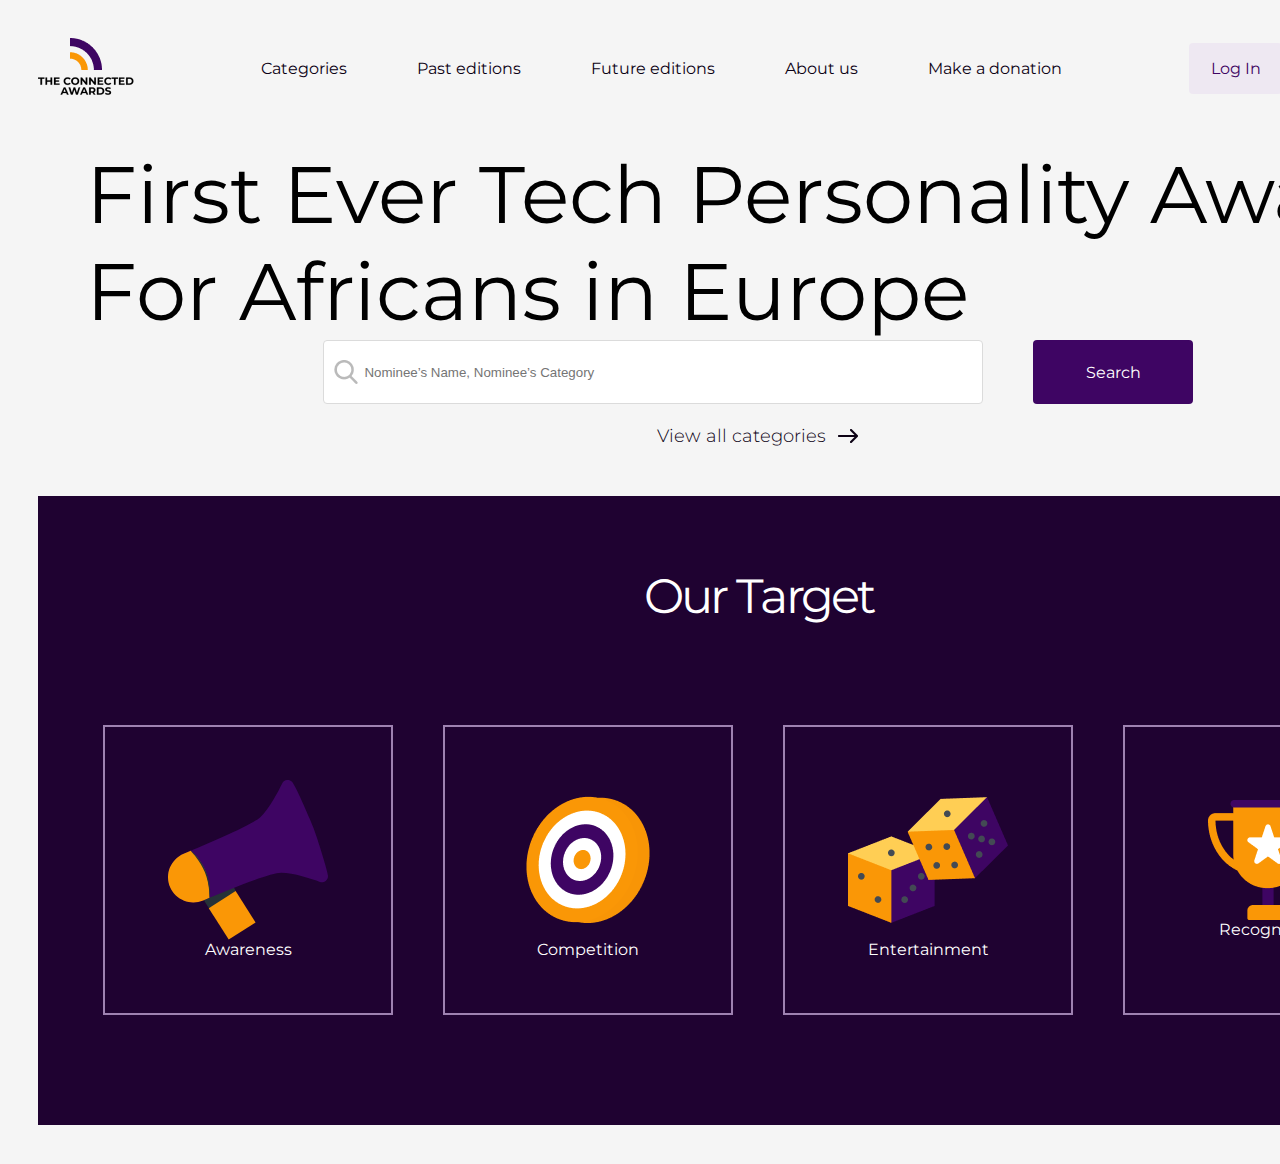
==== index.html @ b9fda14f "initial commit" ====
<!DOCTYPE html>
<html lang="en">
<head>
    <meta charset="UTF-8">
    <meta http-equiv="X-UA-Compatible" content="IE=edge">
    <meta name="viewport" content="width=device-width, initial-scale=1.0">

    <link rel="stylesheet" href="css/style.css">
    <link href="https://fonts.googleapis.com/css2?family=Montserrat:ital,wght@0,100;0,200;0,300;0,400;0,500;0,600;0,700;0,800;0,900;1,100;1,200;1,300;1,400;1,500;1,600;1,700;1,800;1,900&display=swap" rel="stylesheet">
    <title>The Connected Awards</title>
</head>
<body>
    <main>
        <header>
            <img src="images/Frame 37.png" alt="logo">
            <nav class="mid-nav">
                <ul>
                    <li><a href="">Categories</a></li>
                    <li><a href="">Past editions</a></li>
                    <li><a href="">Future editions</a></li>
                    <li><a href="">About us</a></li>
                    <li><a href="">Make a donation</a></li>
                </ul>
            </nav>
            <nav class="login">
                <a href="">Log In</a>
                <a class="Create" href="">Create Account</a>
            </nav>
        </header>

        <section class="searcher">
            <h1>
                First Ever Tech Personality 
                Award For Africans in Europe
            </h1>
            <div class="search">
                <input type="text" placeholder="Nominee’s Name, Nominee’s Category" name="search" id="search"><a href="">Search</a>
            </div>
            <h4>View all categories <img src="images/arrow-right-svgrepo-com (1) 1.png" alt=""></h4>
        </section>

        <section class="target">
            <h2>Our Target</h2>
            <ul>
                <li><img src="images/freepik--character-1--inject-261.svg" alt="">Awareness</li>
                <li><img src="images/freepik--Target--inject-210.png" alt="">Competition</li>
                <li><img src="images/dices-dice-svgrepo-com 1.png" alt="">Entertainment</li>
                <li><img src="images/trophy-svgrepo-com 1.png" alt="">Recognition</li>
            </ul>
        </section>
    </main>
</body>
</html>
---- css/style.css ----
* {
  box-sizing: border-box;
  margin: 0;
  padding: 0;
  text-decoration: none;
  list-style: none;
}

body {
  padding: 3%;
  background-color: #F5F5F5;
}

main {
  display: grid;
  font-family: "Montserrat", sans-serif;
  width: 100%;
}
main header {
  display: flex;
  align-items: center;
  justify-content: space-between;
}
main header ul {
  display: flex;
  align-items: center;
  justify-content: center;
  gap: 50px;
}
main header ul li {
  padding: 10px;
}
main header ul li a {
  color: #0C0114;
  font-family: "Montserrat", sans-serif;
  font-weight: 400;
}
main header .login {
  display: flex;
  align-items: center;
  justify-content: center;
  gap: 30px;
  font-weight: 400;
}
main header .login a {
  background: #EEE8F2;
  color: #3E0563;
  display: flex;
  align-items: center;
  justify-content: center;
  width: 93px;
  height: 51px;
  border-radius: 4px;
}
main header .login .Create {
  background: #3E0563;
  color: #fff;
  flex-direction: row;
  align-items: center;
  justify-content: center;
  width: 166px;
}
main .searcher {
  padding: 3rem;
  display: flex;
  flex-direction: column;
  align-items: center;
  justify-content: center;
}
main .searcher h1 {
  font-size: 5rem;
  font-weight: 400;
}
main .searcher div {
  display: flex;
  align-items: center;
  justify-content: center;
  gap: 50px;
}
main .searcher div #search {
  background-image: url(../images/search-svgrepo-com\ 1.png);
  background-repeat: no-repeat;
  background-position: 10px;
  text-indent: 30px;
  padding: 10px;
  width: 660px;
  height: 64px;
  border: 1px solid #DBDBDB;
  border-radius: 4px;
}
main .searcher div a {
  background: #3E0563;
  color: #fff;
  width: 160px;
  height: 64px;
  display: flex;
  align-items: center;
  justify-content: center;
  border-radius: 4px;
}
main .searcher h4 {
  display: flex;
  align-items: center;
  justify-content: center;
  gap: 10px;
  margin-top: 20px;
  font-weight: 300;
  font-size: 1.125rem;
  line-height: 1.375rem;
  color: #0C0114;
}
main .target {
  display: flex;
  flex-direction: column;
  align-items: center;
  justify-content: center;
  width: 1440px;
  height: 39.3125rem;
  background: #1F0231;
}
main .target h2 {
  font-weight: 400;
  font-size: 48px;
  line-height: 58px;
  text-align: center;
  letter-spacing: -0.06em;
  color: #fff;
  margin: 10px 0 100px;
}
main .target ul {
  display: flex;
  align-items: center;
  justify-content: center;
  gap: 50px;
  padding-bottom: 50px;
}
main .target ul li {
  display: flex;
  flex-direction: column;
  align-items: center;
  justify-content: center;
  color: #fff;
  border: 2px solid #9E82B1;
  width: 290px;
  height: 290px;
}/*# sourceMappingURL=style.css.map */
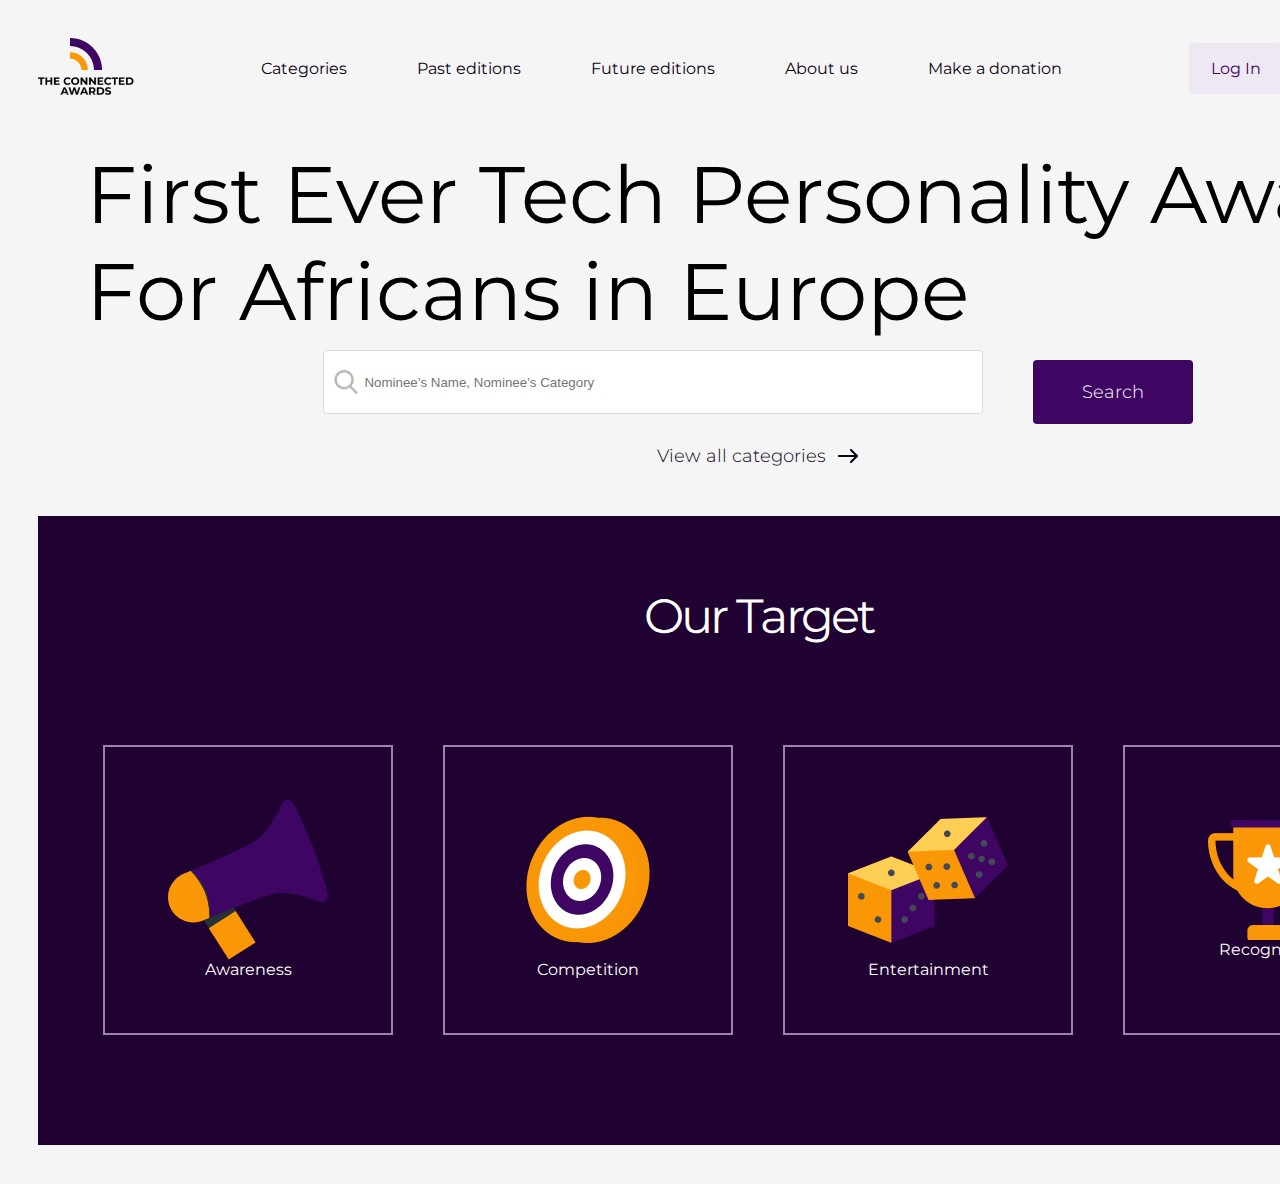
==== commit 2c294460: "commit" ====
--- a/index.html
+++ b/index.html
@@ -36,7 +36,7 @@
             <div class="search">
                 <input type="text" placeholder="Nominee’s Name, Nominee’s Category" name="search" id="search"><a href="">Search</a>
             </div>
-            <h4>View all categories <img src="images/arrow-right-svgrepo-com (1) 1.png" alt=""></h4>
+            <a>View all categories <img src="images/arrow-right-svgrepo-com (1) 1.png" alt=""></a>
         </section>
 
         <section class="target">
--- a/css/style.css
+++ b/css/style.css
@@ -98,7 +98,7 @@
   justify-content: center;
   border-radius: 4px;
 }
-main .searcher h4 {
+main .searcher a {
   display: flex;
   align-items: center;
   justify-content: center;
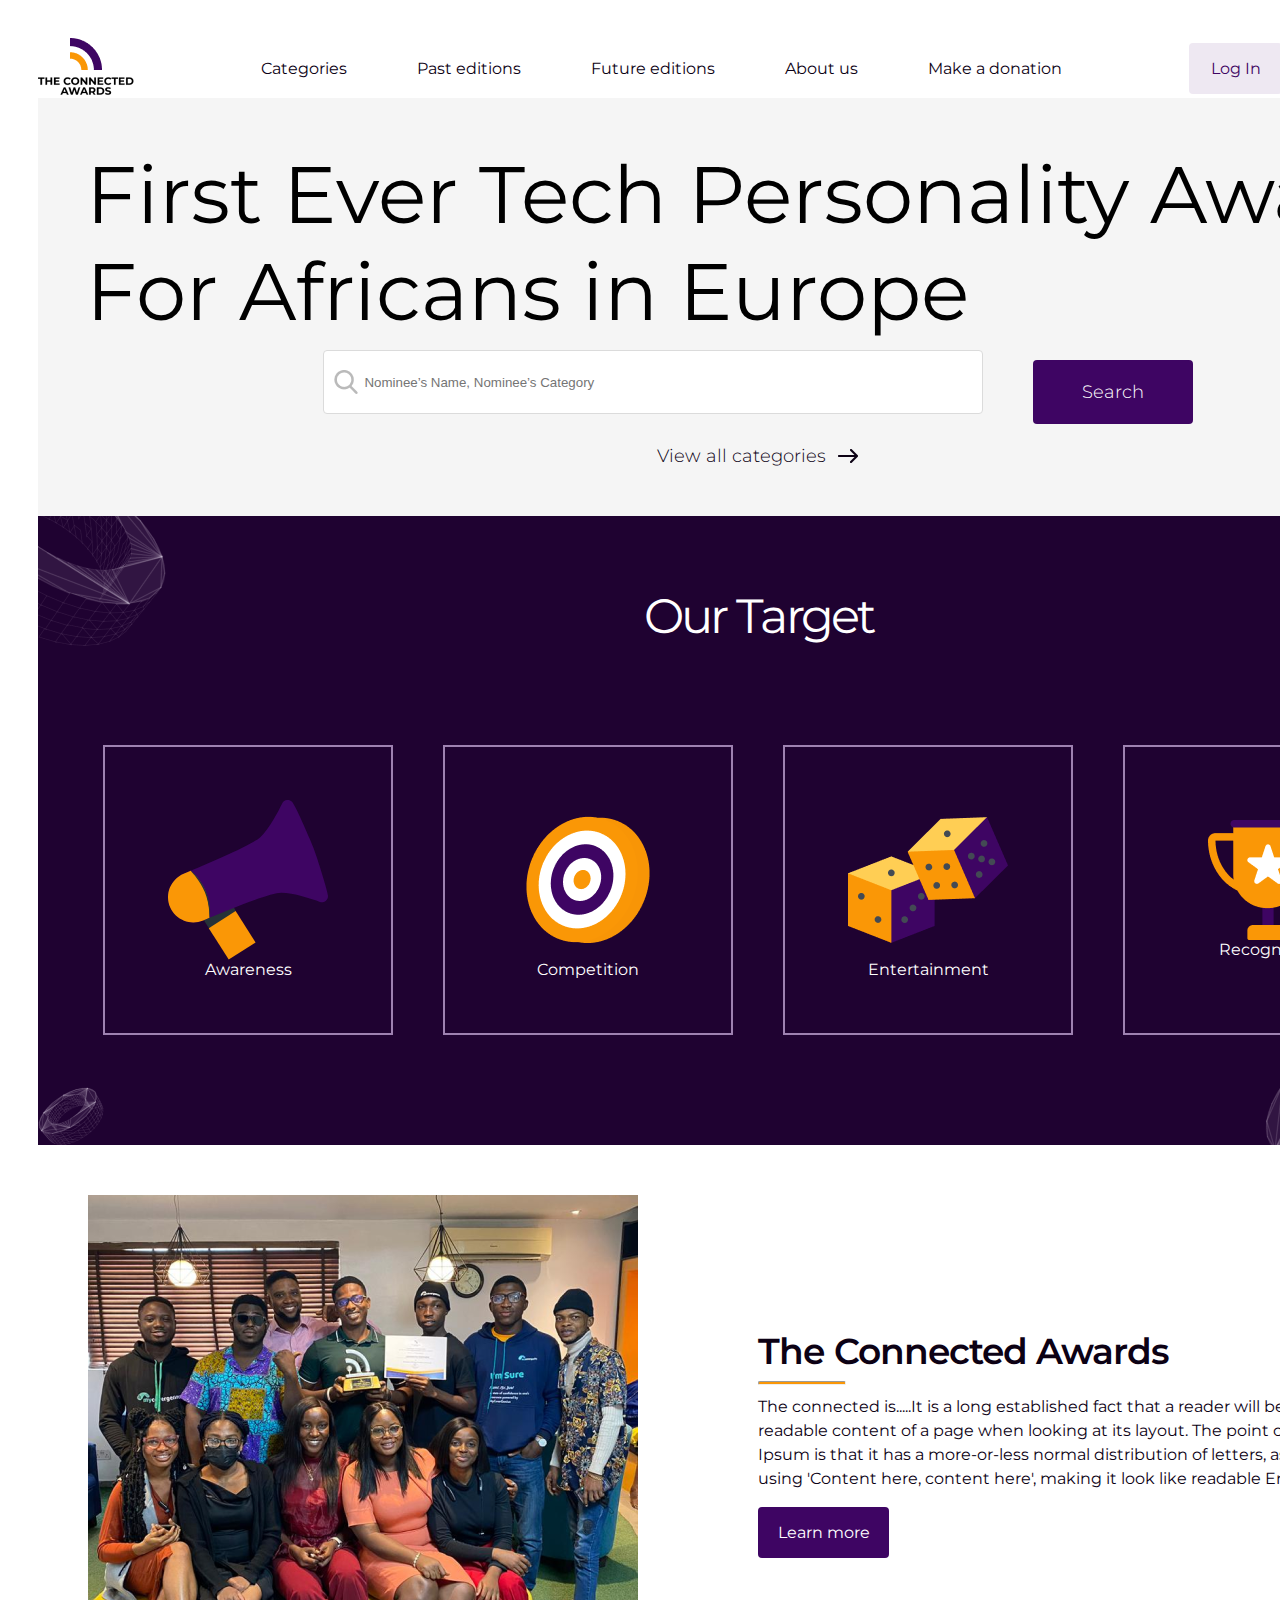
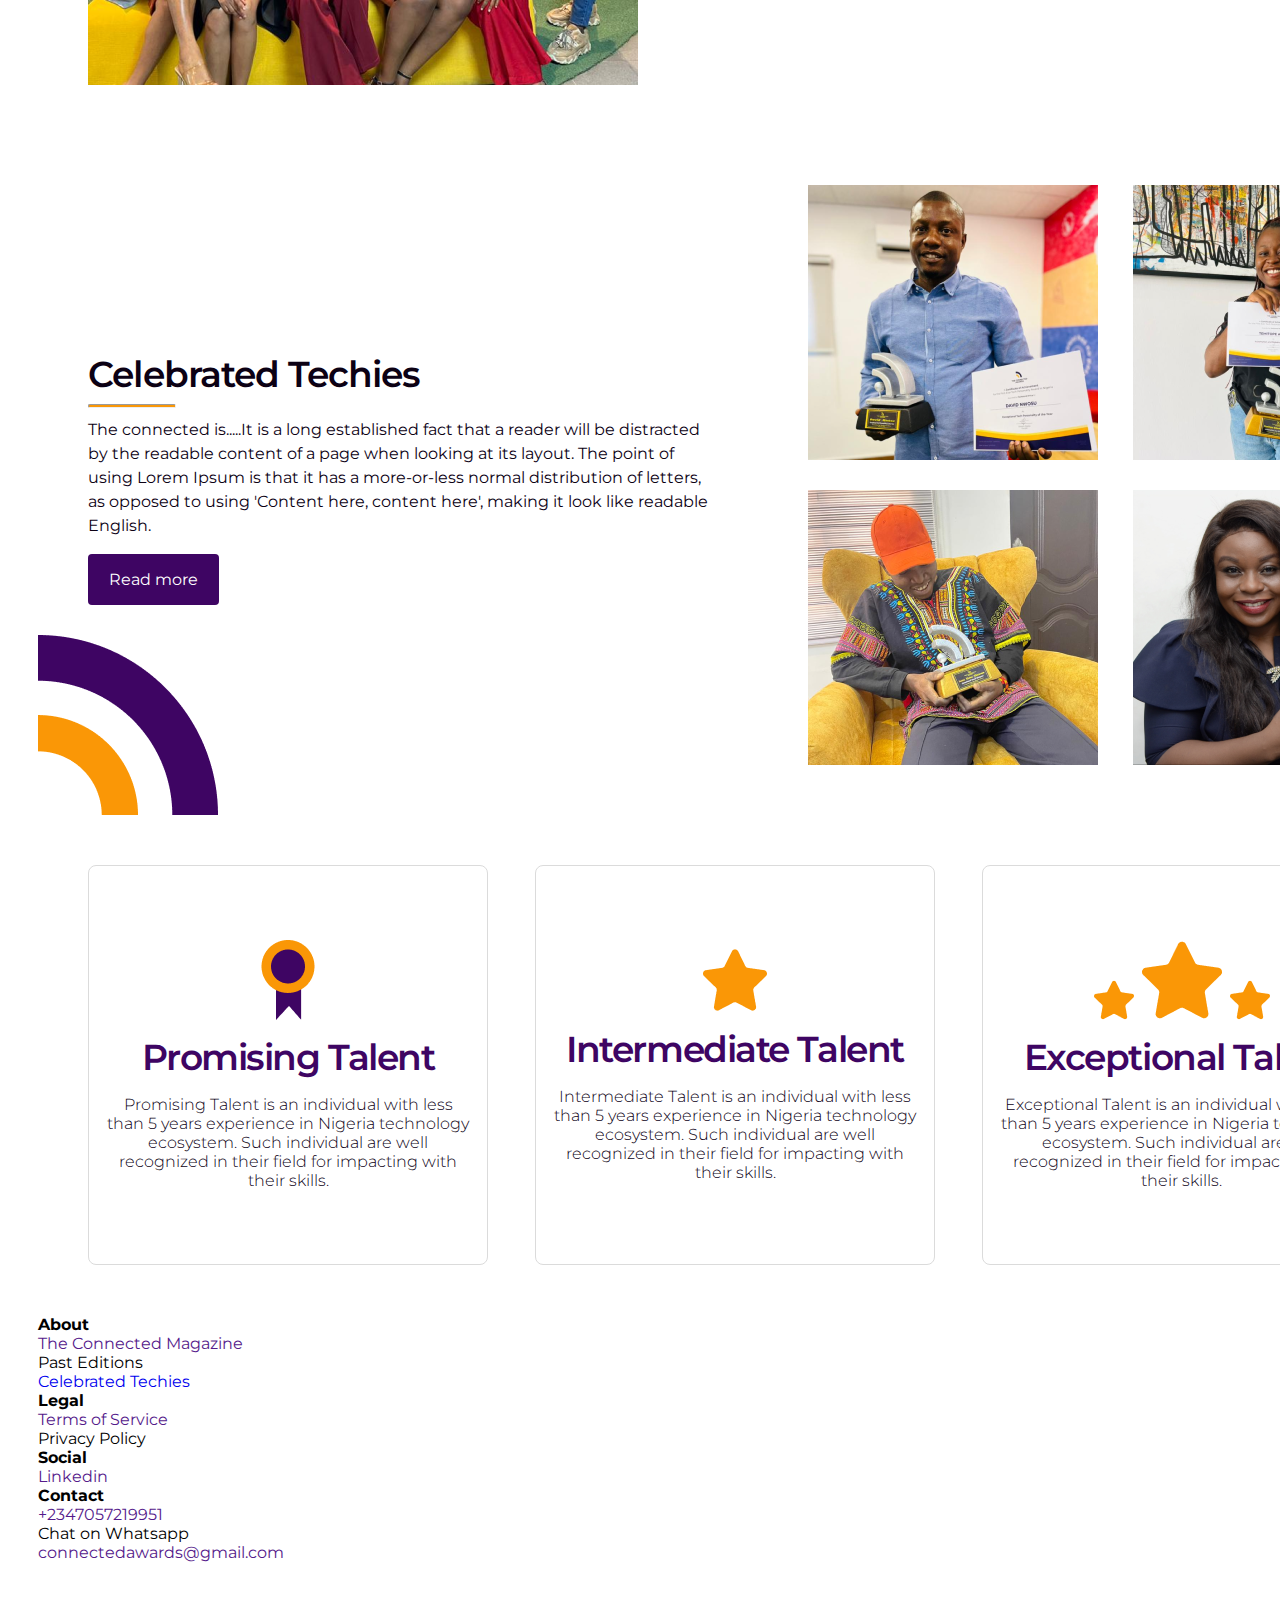
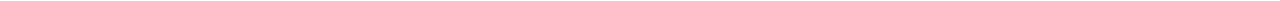
==== commit 0d78fcea: "talent section" ====
--- a/index.html
+++ b/index.html
@@ -36,7 +36,7 @@
             <div class="search">
                 <input type="text" placeholder="Nominee’s Name, Nominee’s Category" name="search" id="search"><a href="">Search</a>
             </div>
-            <a>View all categories <img src="images/arrow-right-svgrepo-com (1) 1.png" alt=""></a>
+            <a href="">View all categories <img src="images/arrow-right-svgrepo-com (1) 1.png" alt=""></a>
         </section>
 
         <section class="target">
@@ -48,6 +48,100 @@
                 <li><img src="images/trophy-svgrepo-com 1.png" alt="">Recognition</li>
             </ul>
         </section>
+
+        <section class="the-connected">
+            <img src="images/WhatsApp Image 2022-02-10 at 10.38 2.png" alt="">
+            <div>
+                <h2>The Connected Awards</h2><hr>
+                <p>
+                    The connected is.....It is a long established fact that 
+                    a reader will be distracted by the readable content 
+                    of a page when looking at its layout. The point of 
+                    using Lorem Ipsum is that it has a more-or-less normal distribution of letters, 
+                    as opposed to using 'Content here, content here', making it look like readable English.
+                </p>
+                <a href="">Learn more</a>
+            </div>
+        </section>
+
+        <section class="celebrated" id="celebrated">
+            <div class="text-holder">
+                <h2>
+                    Celebrated Techies
+                </h2>
+                <hr>
+                <p>
+                    The connected is.....It is a long established fact that 
+                    a reader will be distracted by the readable content 
+                    of a page when looking at its layout. The point of 
+                    using Lorem Ipsum is that it has a more-or-less normal distribution of letters, as opposed to using 
+                    'Content here, content here', making it look like readable English.
+                </p>
+                <a href="">Read more</a>
+            </div>
+            <div class="img-holder">
+                <img src="images/WhatsApp Image 2022-02-10 at 10.39 1.png" alt="">
+                <img src="images/WhatsApp Image 2022-02-12 at 11.18 1.png" alt="">
+                <img src="images/WhatsApp Image 2022-02-12 at 11.25 1.png" alt="">
+                <img src="images/Kacy Techtrend Award 1  1.png" alt="">
+            </div>
+        </section>
+
+        <section class="talent">
+            <div>
+                <img src="images/ribbon-svgrepo-com (1) 1.png" alt="">
+                <h3>Promising Talent</h3>
+                <p>
+                    Promising Talent is an individual with less than 5 years experience in Nigeria technology ecosystem. 
+                    Such individual are well recognized in their field for impacting with their skills.
+                </p>
+            </div>
+            <div>
+                <img src="images/star-svgrepo-com (2) 1.png" alt="">
+                <h3>Intermediate Talent</h3>
+                <p>
+                    Intermediate Talent is an individual with less than 5 years experience in Nigeria technology ecosystem. 
+                    Such individual are well recognized in their field for impacting with their skills.
+                </p>
+            </div>
+            <div>
+                <img src="images/Frame 43 (1).png" alt="">
+                <h3>Exceptional Talent</h3>
+                <p>
+                    Exceptional Talent is an individual with more than 5 years experience in Nigeria technology ecosystem. 
+                    Such individual are well recognized in their field for impacting with their skills.
+                </p>
+            </div>
+        </section>
+
+        <section>
+            <div>
+                <ul id="About">
+                    <h4>About</h4>
+                    <li><a href="">The Connected Magazine</a></li>
+                    <li><a href=""></a>Past Editions</li>
+                    <li><a href="#celebrated">Celebrated Techies</a></li>
+                </ul>
+                <ul id="Legal">
+                    <h4>Legal</h4>
+                    <li><a href="">Terms of Service</a></li>
+                    <li><a href=""></a>Privacy Policy</li>
+                </ul>
+                <ul id="Social">
+                    <h4>Social</h4>
+                    <li><a href="">Linkedin</a></li>
+                </ul>
+                <ul id="Contact">
+                    <h4>Contact</h4>
+                    <li><a href="">+2347057219951</a></li>
+                    <li><a href=""></a>Chat on Whatsapp</li>
+                    <li><a href="">connectedawards@gmail.com</a></li>
+                </ul>
+            </div>
+            <div>
+                
+            </div>
+        </section>
     </main>
 </body>
 </html>--- a/css/style.css
+++ b/css/style.css
@@ -8,7 +8,6 @@
 
 body {
   padding: 3%;
-  background-color: #F5F5F5;
 }
 
 main {
@@ -20,6 +19,7 @@
   display: flex;
   align-items: center;
   justify-content: space-between;
+  background: #fff;
 }
 main header ul {
   display: flex;
@@ -66,6 +66,7 @@
   flex-direction: column;
   align-items: center;
   justify-content: center;
+  background: #F5F5F5;
 }
 main .searcher h1 {
   font-size: 5rem;
@@ -109,6 +110,9 @@
   line-height: 1.375rem;
   color: #0C0114;
 }
+main .searcher a:hover {
+  cursor: pointer;
+}
 main .target {
   display: flex;
   flex-direction: column;
@@ -117,6 +121,9 @@
   width: 1440px;
   height: 39.3125rem;
   background: #1F0231;
+  background-image: url(../images/Frame\ 48.png), url(../images/Frame\ 47.png), url(../images/Frame\ 46.png), url(../images/Frame\ 45.png);
+  background-position: left top, left bottom, right top, right bottom;
+  background-repeat: no-repeat;
 }
 main .target h2 {
   font-weight: 400;
@@ -143,4 +150,145 @@
   border: 2px solid #9E82B1;
   width: 290px;
   height: 290px;
+}
+main .the-connected {
+  display: grid;
+  grid-template-columns: repeat(2, 1fr);
+  align-items: center;
+  justify-content: center;
+  background: #fff;
+  background-image: url(../images/Group\ 21.png);
+  background-position: right bottom;
+  background-repeat: no-repeat;
+}
+main .the-connected img {
+  padding: 50px;
+}
+main .the-connected div {
+  padding-right: 50px;
+}
+main .the-connected div h2 {
+  font-weight: 600;
+  font-size: 2.25rem;
+  line-height: 2.688rem;
+  letter-spacing: -0.06rem;
+  margin: 8px 0;
+  color: #0C0114;
+}
+main .the-connected div hr {
+  background: #FA9706;
+  width: 88px;
+  height: 4px;
+  border-radius: 6px;
+  margin: 5px 0;
+}
+main .the-connected div p {
+  font-weight: 400;
+  font-size: 1rem;
+  line-height: 1.5rem;
+  color: #0C0114;
+  margin: 10px 0;
+}
+main .the-connected div a {
+  background: #3E0563;
+  color: #fff;
+  gap: 0.625rem;
+  margin: 1rem 0 0;
+  width: 131px;
+  height: 51px;
+  display: flex;
+  align-items: center;
+  justify-content: center;
+  border-radius: 4px;
+}
+main .celebrated {
+  display: grid;
+  grid-template-columns: repeat(2, 1fr);
+  align-items: center;
+  justify-content: center;
+  background: #fff;
+  background-image: url(../images/Frame\ 40.png);
+  background-position: left bottom;
+  background-repeat: no-repeat;
+}
+main .celebrated .text-holder {
+  padding: 50px;
+}
+main .celebrated .text-holder h2 {
+  font-weight: 600;
+  font-size: 2.25rem;
+  line-height: 2.688rem;
+  letter-spacing: -0.06rem;
+  margin: 8px 0;
+  color: #0C0114;
+}
+main .celebrated .text-holder hr {
+  background: #FA9706;
+  width: 88px;
+  height: 4px;
+  border-radius: 6px;
+  margin: 5px 0;
+}
+main .celebrated .text-holder p {
+  font-weight: 400;
+  font-size: 1rem;
+  line-height: 1.5rem;
+  color: #0C0114;
+  margin: 10px 0;
+}
+main .celebrated .text-holder a {
+  background: #3E0563;
+  color: #fff;
+  gap: 0.625rem;
+  margin: 1rem 0 0;
+  width: 131px;
+  height: 51px;
+  display: flex;
+  align-items: center;
+  justify-content: center;
+  border-radius: 4px;
+}
+main .celebrated .img-holder {
+  display: grid;
+  grid-template-columns: repeat(2, 1fr);
+  grid-template-rows: repeat(2, 1fr);
+  gap: 30px;
+  padding: 50px;
+}
+main .talent {
+  display: grid;
+  grid-template-columns: repeat(3, 1fr);
+  background: #fff;
+  padding: 50px;
+}
+main .talent div {
+  border: 1px solid #DBDBDB;
+  border-radius: 8px;
+  width: 400px;
+  height: 400px;
+  display: flex;
+  flex-direction: column;
+  align-items: center;
+  justify-content: center;
+  padding: 0.5rem;
+}
+main .talent div img {
+  margin: 0.5rem;
+}
+main .talent div h3 {
+  font-weight: 600;
+  font-size: 36px;
+  line-height: 43px;
+  text-align: center;
+  letter-spacing: -0.04em;
+  color: #3E0563;
+  margin: 0.5rem;
+}
+main .talent div p {
+  font-weight: 300;
+  font-size: 1rem;
+  line-height: 1.188rem;
+  text-align: center;
+  color: #0C0114;
+  margin: 0.5rem;
 }/*# sourceMappingURL=style.css.map */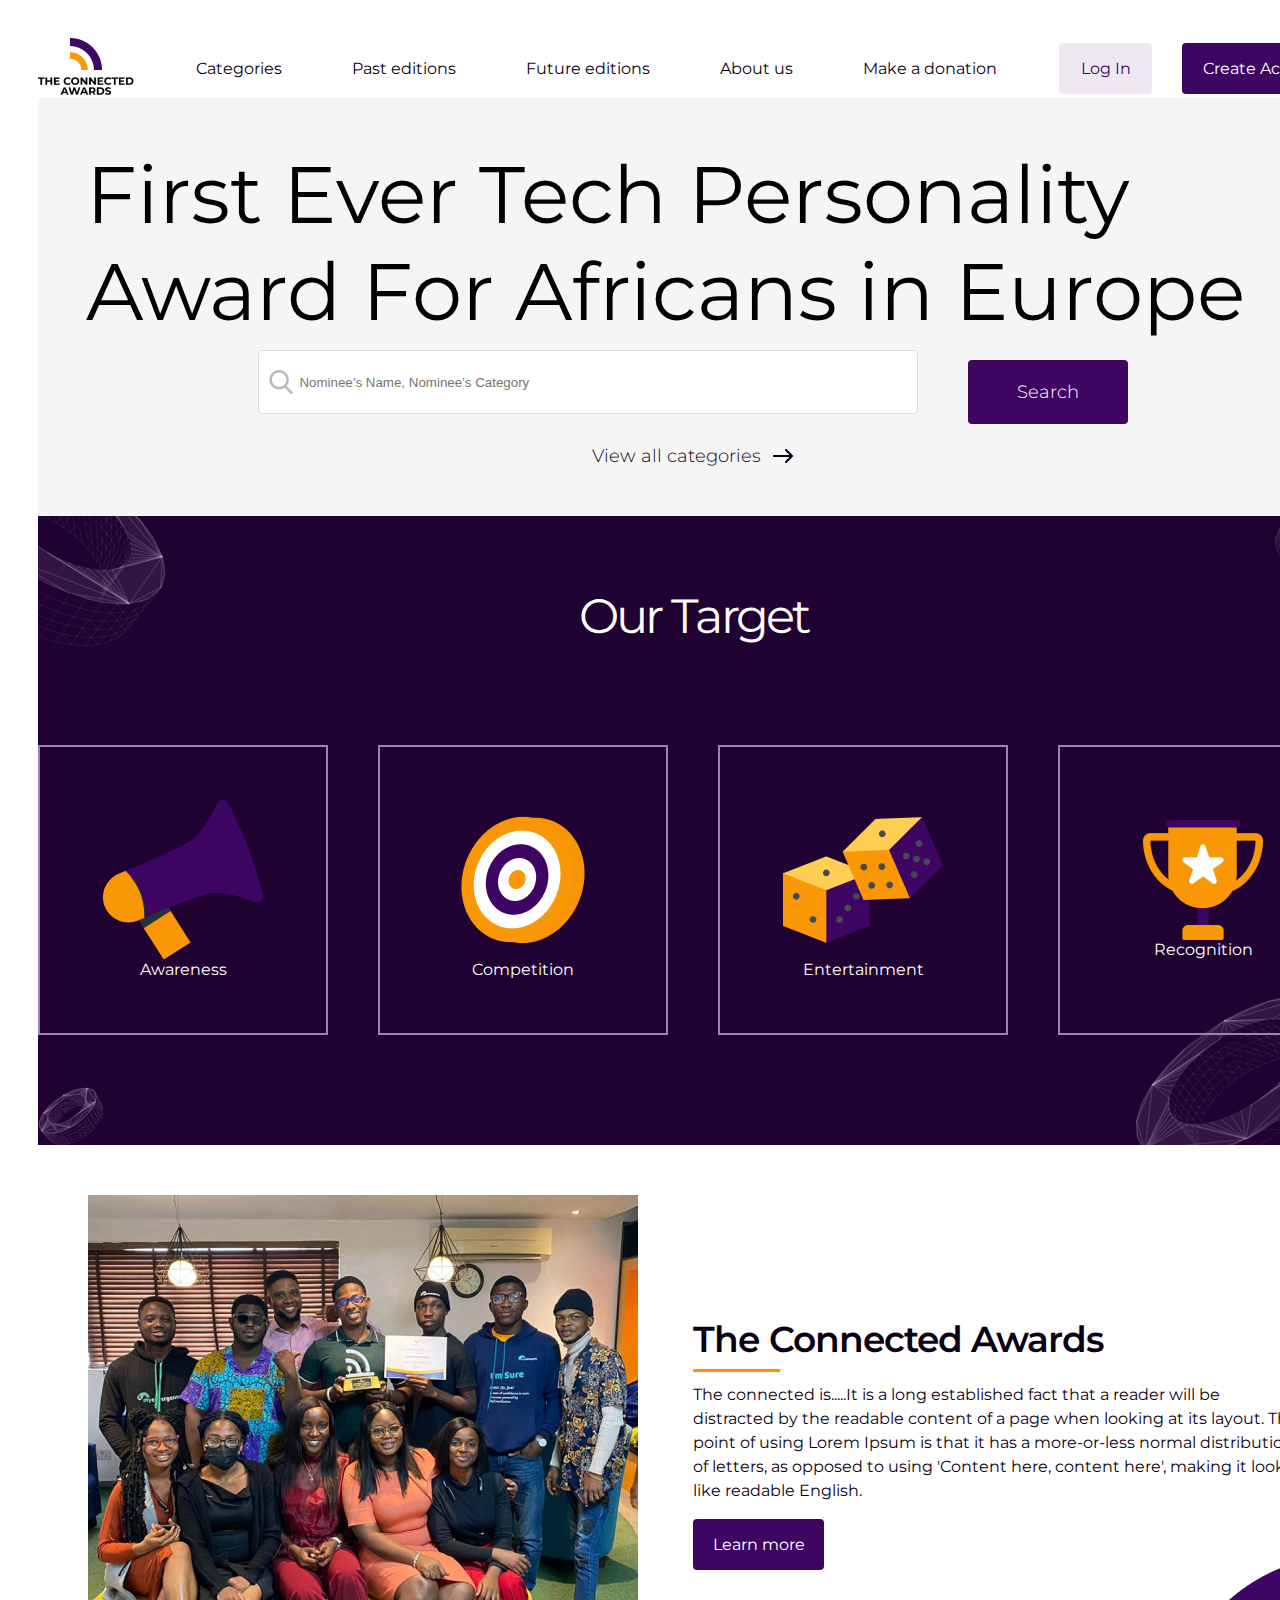
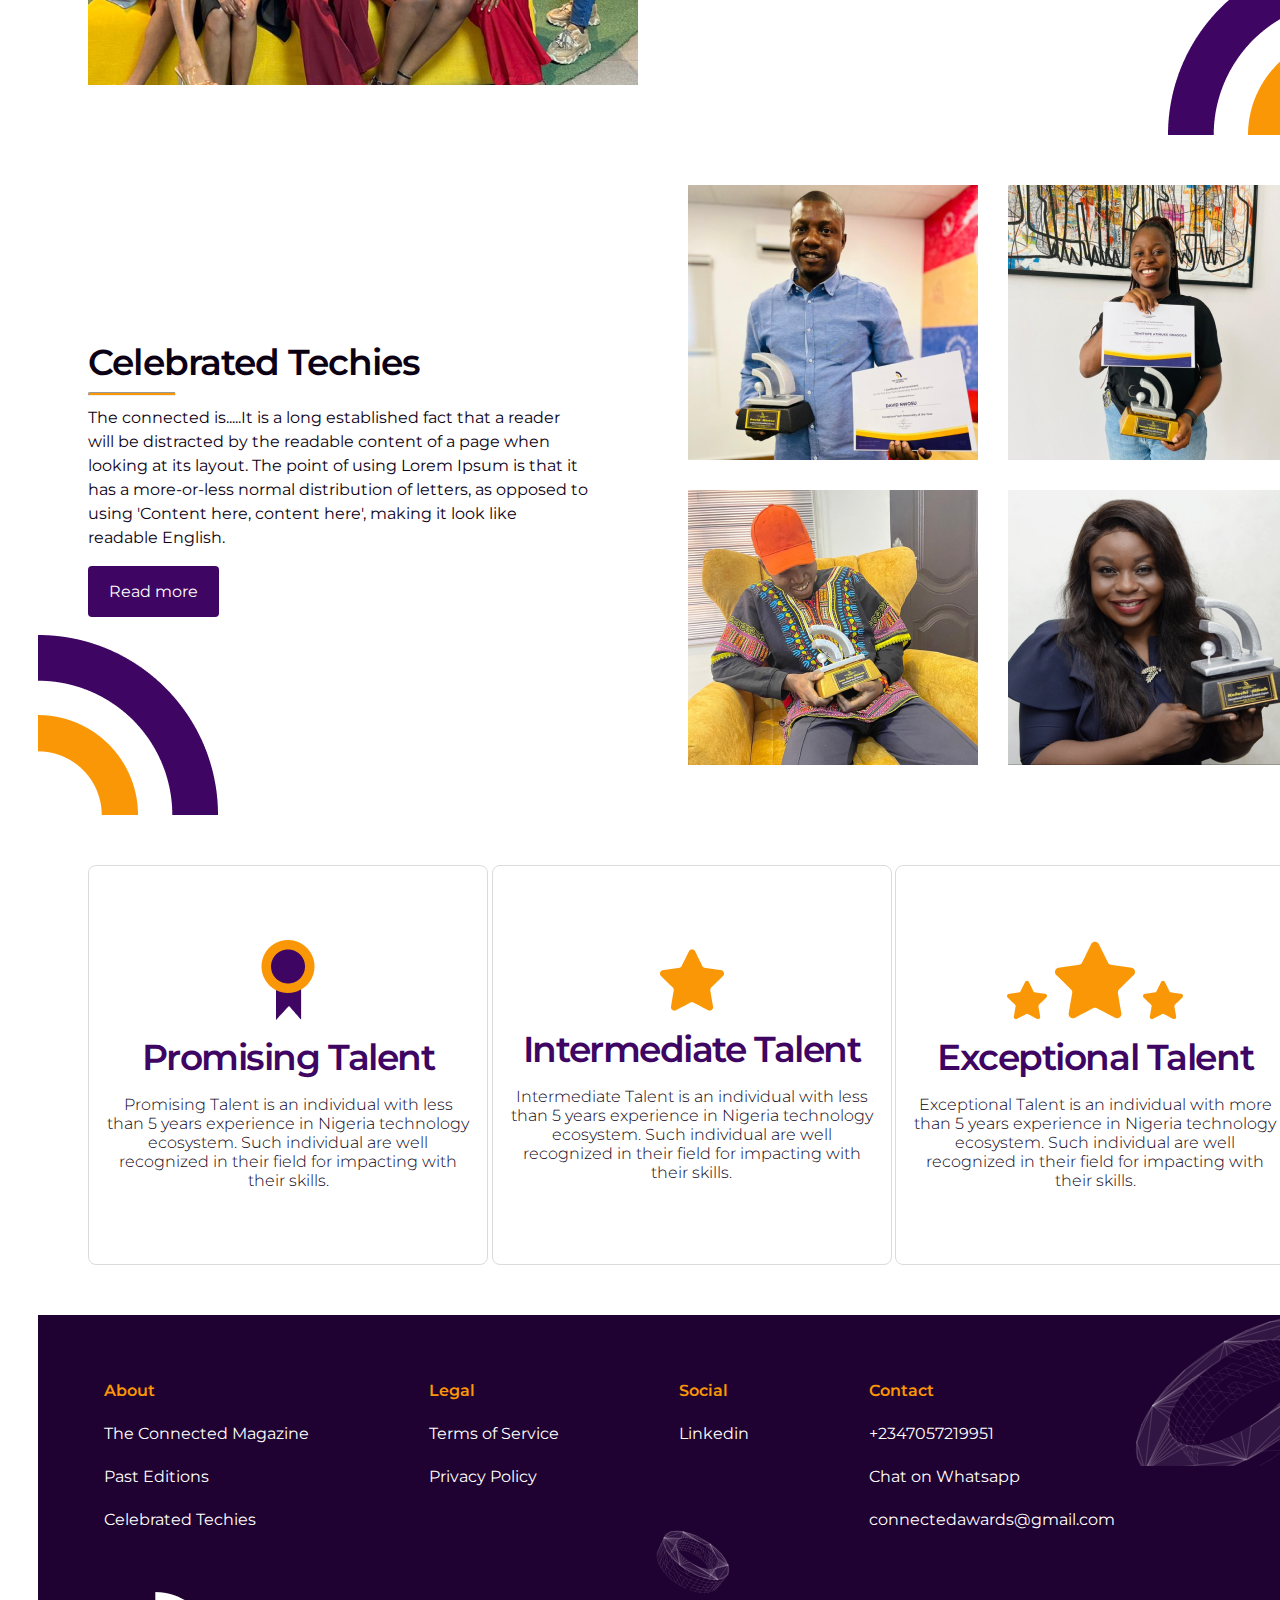
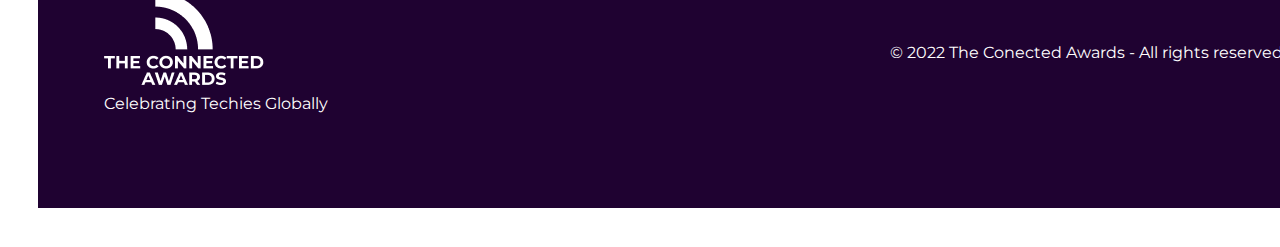
==== commit 265c7e5e: "connected page" ====
--- a/index.html
+++ b/index.html
@@ -23,8 +23,8 @@
                 </ul>
             </nav>
             <nav class="login">
-                <a href="">Log In</a>
-                <a class="Create" href="">Create Account</a>
+                <a href="login/index.html">Log In</a>
+                <a class="Create" href="create account/index.html">Create Account</a>
             </nav>
         </header>
 
@@ -60,7 +60,7 @@
                     using Lorem Ipsum is that it has a more-or-less normal distribution of letters, 
                     as opposed to using 'Content here, content here', making it look like readable English.
                 </p>
-                <a href="">Learn more</a>
+                <a href="the connected awards/index.html">Learn more</a>
             </div>
         </section>
 
@@ -114,12 +114,12 @@
             </div>
         </section>
 
-        <section>
-            <div>
-                <ul id="About">
+        <section class="about">
+            <div class="about-list">
+                <ul id="about">
                     <h4>About</h4>
                     <li><a href="">The Connected Magazine</a></li>
-                    <li><a href=""></a>Past Editions</li>
+                    <li><a href="">Past Editions</a></li>
                     <li><a href="#celebrated">Celebrated Techies</a></li>
                 </ul>
                 <ul id="Legal">
@@ -138,8 +138,13 @@
                     <li><a href="">connectedawards@gmail.com</a></li>
                 </ul>
             </div>
-            <div>
-                
+            <div class="end">
+                <span>
+                    <img src="images/The connected awards 2 1.png" alt="">
+                    <p>Celebrating Techies Globally</p>
+                </span>
+
+                <p>© 2022 The Conected Awards - All rights reserved</p>
             </div>
         </section>
     </main>
--- a/css/style.css
+++ b/css/style.css
@@ -7,7 +7,7 @@
 }
 
 body {
-  padding: 3%;
+  margin: 3%;
 }
 
 main {
@@ -118,11 +118,10 @@
   flex-direction: column;
   align-items: center;
   justify-content: center;
-  width: 1440px;
   height: 39.3125rem;
   background: #1F0231;
   background-image: url(../images/Frame\ 48.png), url(../images/Frame\ 47.png), url(../images/Frame\ 46.png), url(../images/Frame\ 45.png);
-  background-position: left top, left bottom, right top, right bottom;
+  background-position: top left, left bottom, right top, right bottom;
   background-repeat: no-repeat;
 }
 main .target h2 {
@@ -291,4 +290,350 @@
   text-align: center;
   color: #0C0114;
   margin: 0.5rem;
+}
+main .about {
+  background: #1F0231;
+  background-image: url(../images/Frame\ 45.png), url(../images/Frame\ 46.png), url(../images/Frame\ 482.png);
+  background-position: right top, center, bottom center;
+  background-repeat: no-repeat;
+  display: grid;
+  grid-template-rows: repeat(2, 1fr);
+  padding: 5%;
+  color: #fff;
+}
+main .about .about-list {
+  display: flex;
+  align-items: flex-start;
+  gap: 120px;
+  padding: 0;
+}
+main .about .about-list h4 {
+  color: #FA9706;
+  font-size: 1rem;
+  font-weight: 600;
+  line-height: 1.188rem;
+}
+main .about .about-list a {
+  color: #fff;
+}
+main .about .about-list ul {
+  display: flex;
+  flex-direction: column;
+  align-items: flex-start;
+  gap: 24px;
+}
+main .end {
+  display: flex;
+  align-items: center;
+  justify-content: space-between;
+  padding: 30px 0;
+}
+
+.create-body {
+  background: #1F0231;
+  background-image: url(../images/Group\ 5.png), url(../images/Group\ 6.png), url(../images/Group\ 9.png), url(../images/Group\ 7.png), url(../images/Group\ 8.png), url(../images/Group\ 4.png);
+  background-position: left top, left center, left bottom, right top, right center, right bottom;
+  background-repeat: no-repeat;
+}
+
+.create-form {
+  background: #fff;
+  width: 547px;
+  margin: 10% 30%;
+  display: flex;
+  flex-direction: column;
+  align-items: center;
+  justify-content: center;
+}
+.create-form h1 {
+  font-family: "Montserrat", sans-serif;
+  font-weight: 600;
+  font-size: 1.5rem;
+  line-height: 1.8125rem;
+  text-align: center;
+  letter-spacing: -0.04rem;
+  color: #0C0114;
+  margin: 0.625rem;
+}
+.create-form h2 {
+  font-family: "Montserrat", sans-serif;
+  font-weight: 600;
+  font-size: 1.125rem;
+  line-height: 1.375rem;
+  text-align: center;
+  letter-spacing: -0.04rem;
+  color: #0C0114;
+  margin: 0.625rem;
+}
+.create-form h3 {
+  font-family: "Montserrat", sans-serif;
+  font-weight: 400;
+  font-size: 1.125rem;
+  line-height: 1.188rem;
+  text-align: center;
+  color: #0C0114;
+  margin: 0.938rem;
+}
+.create-form h3 a {
+  color: #FA9706;
+}
+.create-form button {
+  width: 464px;
+  height: 3.5rem;
+  background-color: rgba(216, 205, 224, 0.1);
+  border: 1px solid #D8CDE0;
+}
+.create-form button a {
+  display: flex;
+  align-items: center;
+  justify-content: center;
+  font-weight: 400;
+  font-size: 0.875rem;
+  line-height: 1.063rem;
+  color: #150221;
+  text-align: center;
+}
+.create-form button a img {
+  margin: 0 0.625rem;
+}
+.create-form .orHold {
+  margin: 0.938rem 0;
+  font-family: "Montserrat", sans-serif;
+  font-weight: 300;
+  font-size: 0.875rem;
+  line-height: 1.063rem;
+  text-align: center;
+}
+.create-form .orHold img {
+  height: 1px;
+  margin: 0 0.313rem;
+}
+.create-form .form-fill {
+  height: 717px;
+  width: 464px;
+}
+.create-form .form-fill div {
+  margin: 1.25rem 0;
+}
+.create-form .form-fill label {
+  font-family: "Montserrat", sans-serif;
+  font-weight: 600;
+  font-size: 0.75rem;
+  line-height: 0.875rem;
+  color: #0C0114;
+}
+.create-form .form-fill input, .create-form .form-fill select {
+  width: 464px;
+  height: 3.25rem;
+  border: 1px solid #D8CDE0;
+  border-radius: 0.25rem;
+}
+.create-form .form-fill h4 {
+  font-family: "Montserrat", sans-serif;
+  font-weight: 400;
+  font-size: 0.75rem;
+  line-height: 0.875rem;
+  text-align: center;
+  margin: 1.875rem 0;
+}
+.create-form .form-fill button {
+  margin: 1.25rem 0 0;
+  background: #3E0563;
+}
+.create-form .form-fill button a {
+  font-weight: 600;
+  font-size: 0.875rem;
+  line-height: 1.063rem;
+  color: #fff;
+}
+.create-form .form-fill .name-fill {
+  display: flex;
+  align-items: center;
+  justify-content: space-between;
+}
+.create-form .form-fill .name-fill input {
+  width: 216px;
+  height: 3rem;
+}
+.create-form .form-fill h4 {
+  color: #0C0114;
+}
+.create-form .form-fill h4 a {
+  color: #FA9706;
+}
+
+.log-body {
+  background: #1F0231;
+  background-image: url(../images/Group\ 5.png), url(../images/Group\ 6.png), url(../images/Group\ 9.png), url(../images/Group\ 7.png), url(../images/Group\ 8.png), url(../images/Group\ 4.png);
+  background-position: left top, left center, left bottom, right top, right center, right bottom;
+  background-repeat: no-repeat;
+}
+.log-body .log-form {
+  background: #fff;
+  width: 547px;
+  margin: 10% 30%;
+  display: flex;
+  flex-direction: column;
+  align-items: center;
+  justify-content: center;
+}
+.log-body .log-form h1 {
+  font-family: "Montserrat", sans-serif;
+  font-weight: 600;
+  font-size: 1.5rem;
+  line-height: 1.8125rem;
+  text-align: center;
+  letter-spacing: -0.04rem;
+  color: #0C0114;
+  margin: 0.625rem;
+}
+.log-body .log-form h2 {
+  font-family: "Montserrat", sans-serif;
+  font-weight: 600;
+  font-size: 1.125rem;
+  line-height: 1.375rem;
+  text-align: center;
+  letter-spacing: -0.04rem;
+  color: #0C0114;
+  margin: 0.625rem;
+}
+.log-body .log-form h3 {
+  font-family: "Montserrat", sans-serif;
+  font-weight: 400;
+  font-size: 1.125rem;
+  line-height: 1.188rem;
+  text-align: center;
+  color: #0C0114;
+  margin: 0.938rem;
+}
+.log-body .log-form h3 a {
+  color: #FA9706;
+}
+.log-body .log-form button {
+  width: 464px;
+  height: 3.5rem;
+  background-color: rgba(216, 205, 224, 0.1);
+  border: 1px solid #D8CDE0;
+}
+.log-body .log-form button a {
+  display: flex;
+  align-items: center;
+  justify-content: center;
+  font-weight: 400;
+  font-size: 0.875rem;
+  line-height: 1.063rem;
+  color: #150221;
+  text-align: center;
+}
+.log-body .log-form button a img {
+  margin: 0 0.625rem;
+}
+.log-body .log-form .orHold {
+  margin: 0.938rem 0;
+  font-family: "Montserrat", sans-serif;
+  font-weight: 300;
+  font-size: 0.875rem;
+  line-height: 1.063rem;
+  text-align: center;
+}
+.log-body .log-form .orHold img {
+  height: 1px;
+  margin: 0 0.313rem;
+}
+.log-body .log-form .form-fill {
+  width: 464px;
+  height: 414px;
+}
+.log-body .log-form .form-fill div {
+  margin: 1.25rem 0;
+}
+.log-body .log-form .form-fill label {
+  font-family: "Montserrat", sans-serif;
+  font-weight: 600;
+  font-size: 0.75rem;
+  line-height: 0.875rem;
+  color: #0C0114;
+}
+.log-body .log-form .form-fill input, .log-body .log-form .form-fill select {
+  width: 464px;
+  height: 3.25rem;
+  border: 1px solid #D8CDE0;
+  border-radius: 0.25rem;
+}
+.log-body .log-form .form-fill h4 {
+  font-family: "Montserrat", sans-serif;
+  font-weight: 400;
+  font-size: 0.75rem;
+  line-height: 0.875rem;
+  text-align: center;
+  margin: 1.875rem 0;
+}
+.log-body .log-form .form-fill button {
+  margin: 1.25rem 0 0;
+  background: #3E0563;
+}
+.log-body .log-form .form-fill button a {
+  font-weight: 600;
+  font-size: 0.875rem;
+  line-height: 1.063rem;
+  color: #fff;
+}
+.log-body .log-form .form-fill h4 a {
+  color: #3E0563;
+}
+
+main .top-head {
+  display: flex;
+  flex-direction: column;
+  align-items: center;
+  justify-content: center;
+}
+main .top-head h1 {
+  font-weight: 600;
+  font-size: 2.25rem;
+  line-height: 2.688rem;
+  text-align: center;
+  letter-spacing: -0.04em;
+  color: #0C0114;
+  margin: 5px 0;
+}
+main .top-head p {
+  font-weight: 300;
+  font-size: 24px;
+  line-height: 29px;
+  text-align: center;
+  color: #808080;
+  margin: 0 0 10px;
+}
+main .top-head img {
+  margin: 20px;
+}
+main .conect-body {
+  display: grid;
+  grid-template-columns: repeat(2, 1fr);
+  align-items: center;
+  justify-content: center;
+}
+main .conect-body img {
+  padding: 50px;
+}
+main .conect-body .body-text {
+  padding: 0 50px;
+}
+main .conect-body .body-text h2 {
+  font-weight: 600;
+  font-size: 3rem;
+  line-height: 3.625rem;
+  letter-spacing: -0.06rem;
+  text-align: center;
+  letter-spacing: -0.04em;
+  margin: 8px 0;
+  color: #0C0114;
+}
+main .conect-body .body-text p {
+  font-style: normal;
+  font-weight: 300;
+  font-size: 1.125rem;
+  line-height: 1.375rem;
+  color: #808080;
 }/*# sourceMappingURL=style.css.map */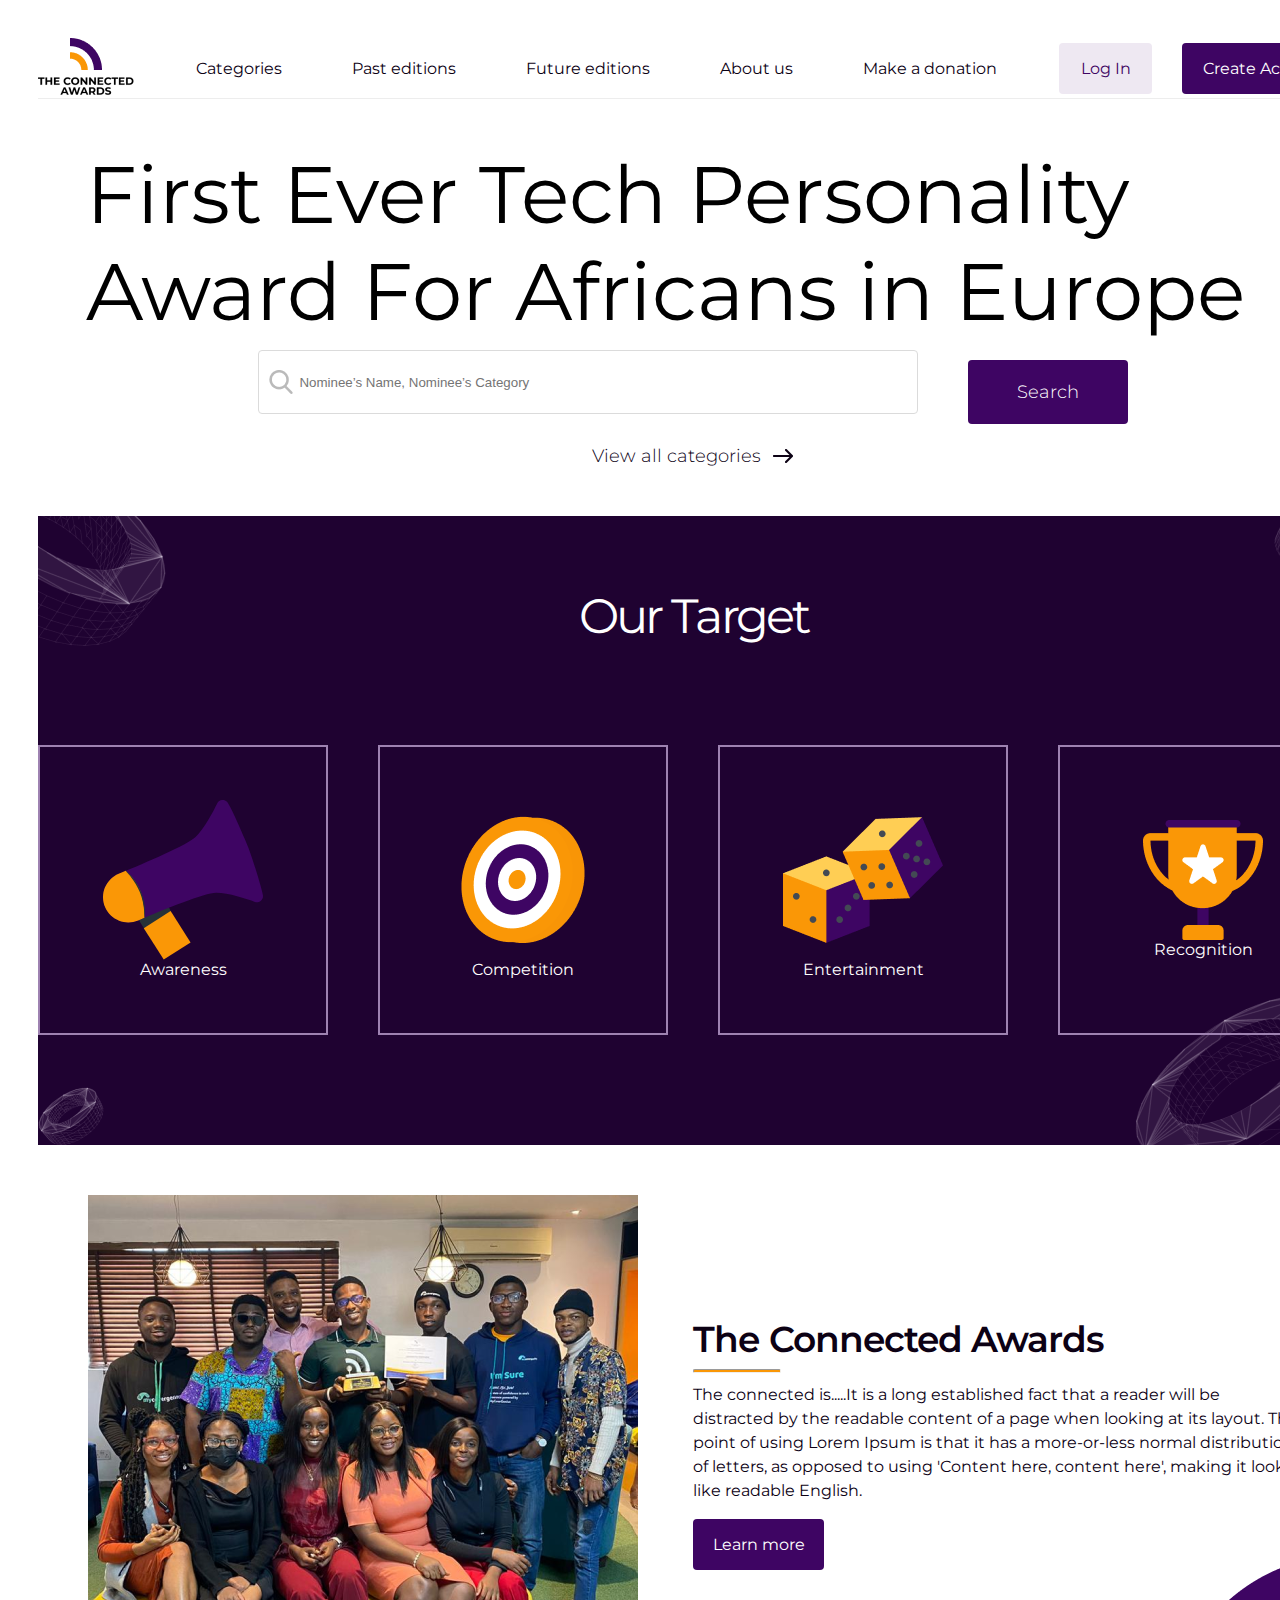
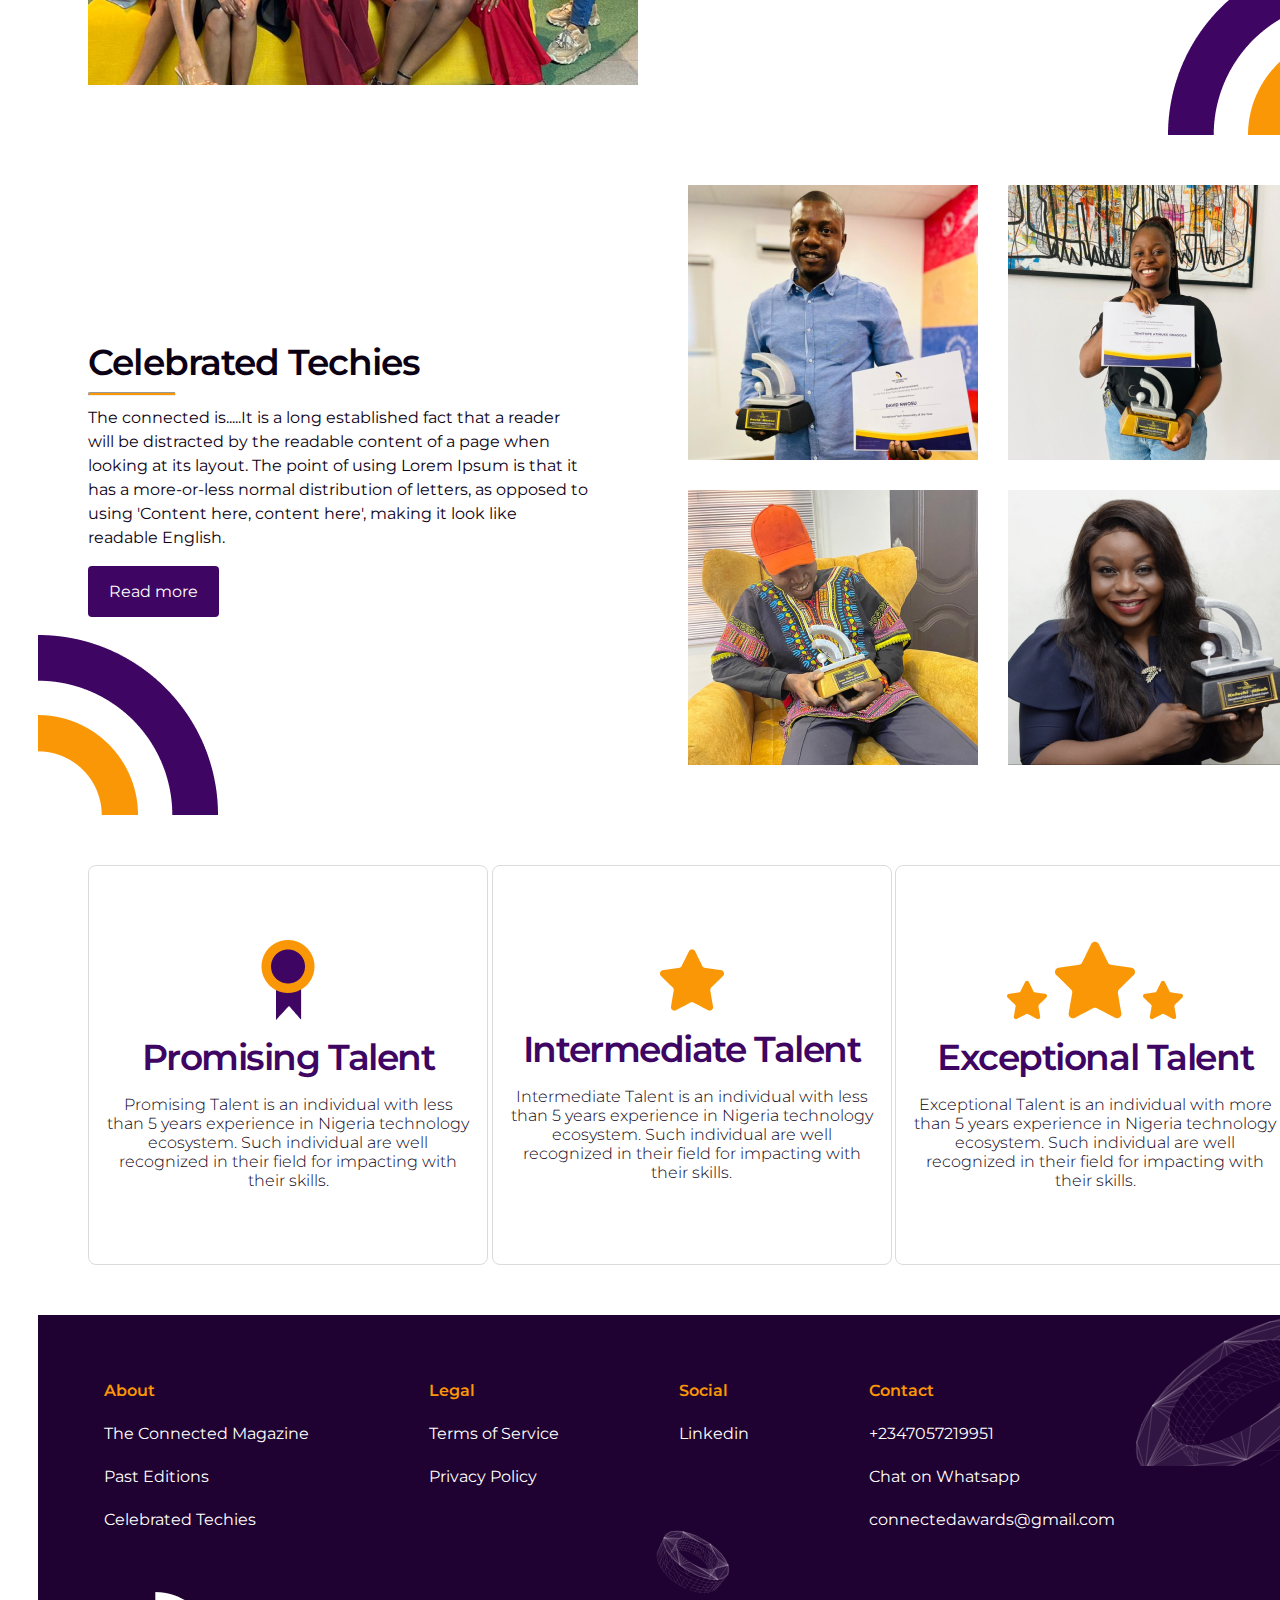
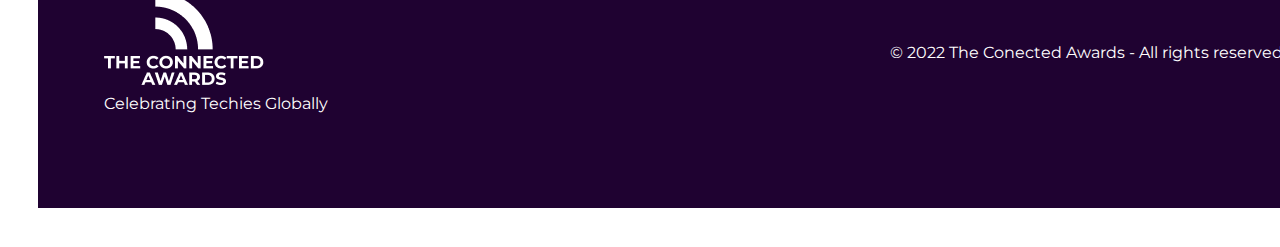
==== commit 1fe17c9a: "past editions" ====
--- a/index.html
+++ b/index.html
@@ -16,7 +16,7 @@
             <nav class="mid-nav">
                 <ul>
                     <li><a href="">Categories</a></li>
-                    <li><a href="">Past editions</a></li>
+                    <li><a href="past editions/index.html">Past editions</a></li>
                     <li><a href="">Future editions</a></li>
                     <li><a href="">About us</a></li>
                     <li><a href="">Make a donation</a></li>
--- a/css/style.css
+++ b/css/style.css
@@ -20,15 +20,16 @@
   align-items: center;
   justify-content: space-between;
   background: #fff;
+  box-shadow: 0px 1px 0px rgba(219, 219, 219, 0.5);
 }
 main header ul {
   display: flex;
   align-items: center;
   justify-content: center;
-  gap: 50px;
+  gap: 3.125rem;
 }
 main header ul li {
-  padding: 10px;
+  padding: 0.625rem;
 }
 main header ul li a {
   color: #0C0114;
@@ -39,7 +40,7 @@
   display: flex;
   align-items: center;
   justify-content: center;
-  gap: 30px;
+  gap: 1.875rem;
   font-weight: 400;
 }
 main header .login a {
@@ -48,9 +49,9 @@
   display: flex;
   align-items: center;
   justify-content: center;
-  width: 93px;
-  height: 51px;
-  border-radius: 4px;
+  width: 5.813rem;
+  height: 3.188rem;
+  border-radius: 0.25rem;
 }
 main header .login .Create {
   background: #3E0563;
@@ -79,6 +80,9 @@
   gap: 50px;
 }
 main .searcher div #search {
+  display: flex;
+  align-items: center;
+  justify-content: center;
   background-image: url(../images/search-svgrepo-com\ 1.png);
   background-repeat: no-repeat;
   background-position: 10px;
@@ -595,18 +599,18 @@
   text-align: center;
   letter-spacing: -0.04em;
   color: #0C0114;
-  margin: 5px 0;
+  margin: 0.313rem 0;
 }
 main .top-head p {
   font-weight: 300;
-  font-size: 24px;
-  line-height: 29px;
+  font-size: 1.5rem;
+  line-height: 1.813rem;
   text-align: center;
   color: #808080;
-  margin: 0 0 10px;
+  margin: 0 0 0.625rem;
 }
 main .top-head img {
-  margin: 20px;
+  margin: 1.25rem;
 }
 main .conect-body {
   display: grid;
@@ -615,19 +619,19 @@
   justify-content: center;
 }
 main .conect-body img {
-  padding: 50px;
+  padding: 3.125rem;
 }
 main .conect-body .body-text {
-  padding: 0 50px;
+  padding: 0 3.125rem;
 }
 main .conect-body .body-text h2 {
   font-weight: 600;
-  font-size: 3rem;
+  font-size: 2.758rem;
   line-height: 3.625rem;
   letter-spacing: -0.06rem;
   text-align: center;
   letter-spacing: -0.04em;
-  margin: 8px 0;
+  margin: 0.5rem 0;
   color: #0C0114;
 }
 main .conect-body .body-text p {
@@ -636,4 +640,159 @@
   font-size: 1.125rem;
   line-height: 1.375rem;
   color: #808080;
+}
+
+main .login {
+  display: flex;
+  align-items: center;
+  justify-content: center;
+}
+main .login ul li {
+  display: flex;
+  align-items: center;
+  justify-content: center;
+  gap: 0.625rem;
+}
+main .past-top {
+  display: flex;
+  flex-direction: column;
+  align-items: center;
+  justify-content: center;
+  gap: 0.5rem;
+}
+main .past-top h1 {
+  font-weight: 600;
+  font-size: 2.25rem;
+  line-height: 2.688rem;
+  text-align: center;
+  letter-spacing: -0.04em;
+  color: #0C0114;
+}
+main .past-top p {
+  font-weight: 300;
+  font-size: 1.5rem;
+  line-height: 1.813rem;
+  text-align: center;
+  color: #808080;
+}
+main .past-image {
+  display: flex;
+  flex-wrap: wrap;
+  align-items: center;
+  justify-content: center;
+  padding: 0px;
+  gap: 1.875rem;
+  height: 804px;
+  margin: 0.625rem;
+}
+main .past-image h3 {
+  font-weight: 600;
+  font-size: 1.5rem;
+  line-height: 1.813rem;
+  text-align: center;
+  color: #0C0114;
+}
+main .past-image p {
+  font-weight: 600;
+  font-size: 1.125rem;
+  line-height: 1.375rem;
+  text-align: center;
+  color: #3E0563;
+}
+
+main .searcher {
+  padding: 3rem;
+  display: flex;
+  flex-direction: column;
+  align-items: center;
+  justify-content: center;
+  background: #F5F5F5;
+}
+main .searcher h1 {
+  font-size: 5rem;
+  font-weight: 400;
+}
+main .searcher div {
+  display: flex;
+  align-items: center;
+  justify-content: center;
+  gap: 50px;
+}
+main .searcher div #search {
+  display: flex;
+  align-items: center;
+  justify-content: center;
+  background-image: url(../images/search-svgrepo-com\ 1.png);
+  background-repeat: no-repeat;
+  background-position: 10px;
+  text-indent: 30px;
+  padding: 10px;
+  width: 660px;
+  height: 64px;
+  border: 1px solid #DBDBDB;
+  border-radius: 4px;
+}
+main .searcher div a {
+  background: #3E0563;
+  color: #fff;
+  width: 160px;
+  height: 64px;
+  display: flex;
+  align-items: center;
+  justify-content: center;
+  border-radius: 4px;
+}
+main .searcher a {
+  display: flex;
+  align-items: center;
+  justify-content: center;
+  gap: 10px;
+  margin-top: 20px;
+  font-weight: 300;
+  font-size: 1.125rem;
+  line-height: 1.375rem;
+  color: #0C0114;
+}
+main .searcher a:hover {
+  cursor: pointer;
+}
+main .target {
+  display: flex;
+  flex-direction: column;
+  align-items: center;
+  justify-content: center;
+  height: 39.3125rem;
+  background: #1F0231;
+  background-image: url(../images/Frame\ 48.png), url(../images/Frame\ 47.png), url(../images/Frame\ 46.png), url(../images/Frame\ 45.png);
+  background-position: top left, left bottom, right top, right bottom;
+  background-repeat: no-repeat;
+}
+main .target h2 {
+  font-weight: 400;
+  font-size: 48px;
+  line-height: 58px;
+  text-align: center;
+  letter-spacing: -0.06em;
+  color: #fff;
+  margin: 10px 0 100px;
+}
+main .target ul {
+  display: flex;
+  align-items: center;
+  justify-content: center;
+  gap: 50px;
+  padding-bottom: 50px;
+}
+main .target ul li {
+  display: flex;
+  flex-direction: column;
+  align-items: center;
+  justify-content: center;
+  color: #fff;
+  border: 2px solid #9E82B1;
+  width: 290px;
+  height: 290px;
+}
+main .searcher {
+  background: none;
 }/*# sourceMappingURL=style.css.map */